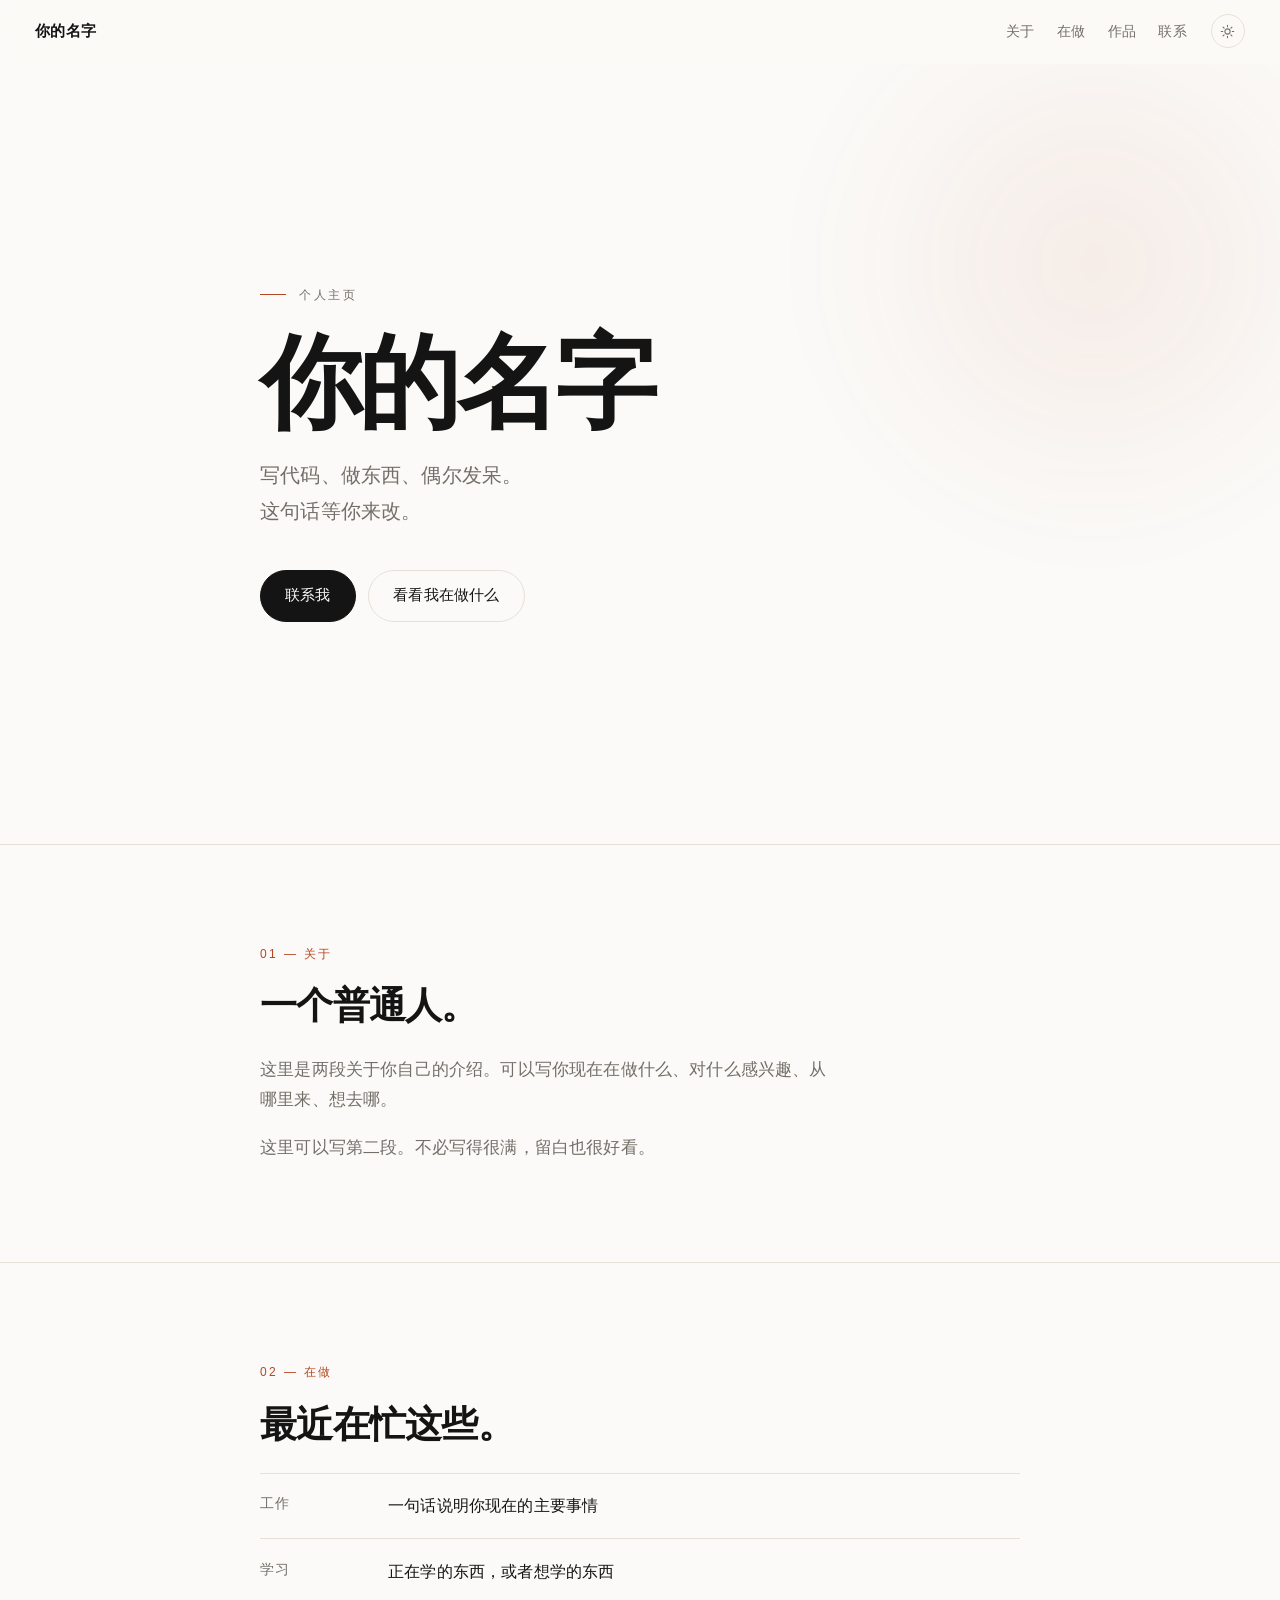
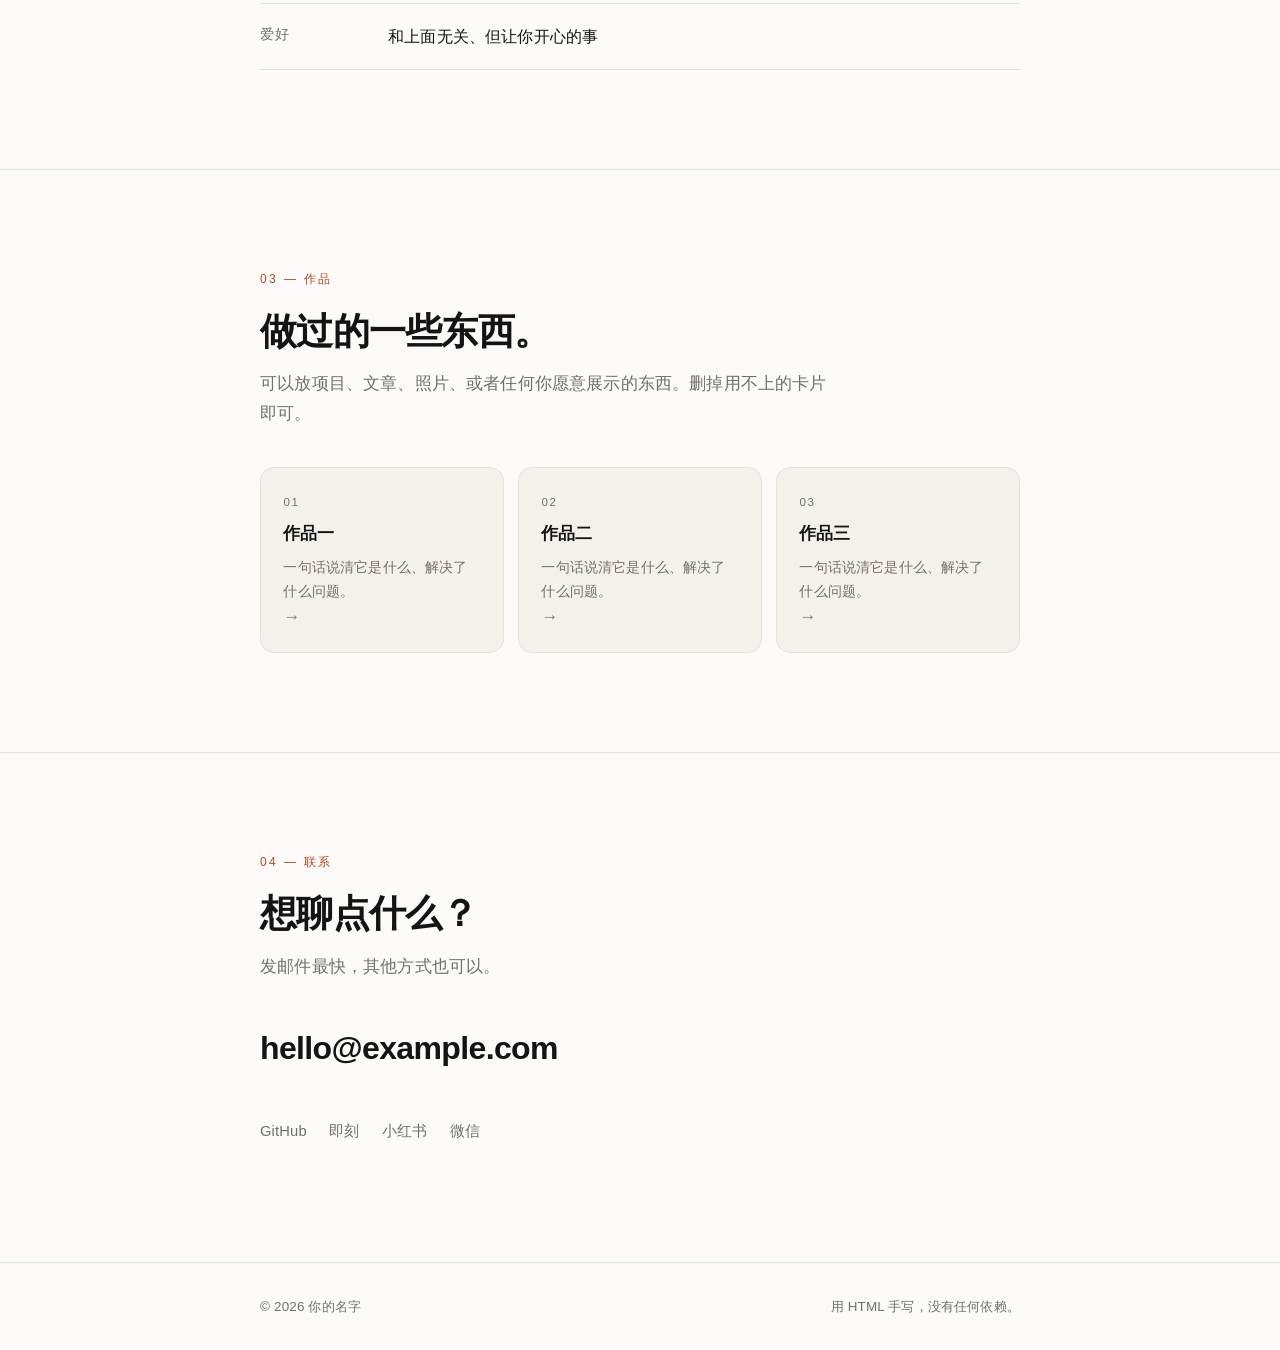
==== index.html @ 857c851f "家庭记账本首版：Worker + D1 + PWA - 账号密码登录（前端 PBKDF2 60 万次，服务端只做 HMAC pepper） - 邀请码组成共享账本，各记各的、随时合并查看 - 记一笔 " ====
<!DOCTYPE html>
<html lang="zh-CN" data-theme="light">
<head>
  <meta charset="UTF-8" />
  <meta name="viewport" content="width=device-width, initial-scale=1.0" />
  <title>你的名字 — 个人主页</title>

  <!-- 搜索引擎和分享时显示的信息，记得一起改 -->
  <meta name="description" content="这里是一句话介绍。写代码、做东西、偶尔发呆。" />
  <meta property="og:title" content="你的名字 — 个人主页" />
  <meta property="og:description" content="这里是一句话介绍。写代码、做东西、偶尔发呆。" />
  <meta property="og:type" content="website" />
  <meta name="theme-color" content="#fbfaf8" />

  <!-- 地址栏小图标：把 Y 换成你名字的首字母 -->
  <link rel="icon" href="data:image/svg+xml,<svg xmlns='http://www.w3.org/2000/svg' viewBox='0 0 100 100'><rect width='100' height='100' rx='24' fill='%23141414'/><text x='50' y='50' dy='.35em' text-anchor='middle' font-size='58' font-family='sans-serif' fill='%23fbfaf8'>Y</text></svg>" />

  <link rel="stylesheet" href="assets/style.css" />
</head>
<body>

  <!-- ── 顶部导航 ───────────────────────────────────────── -->
  <header class="nav" id="nav">
    <a class="nav__brand" href="#top">你的名字</a>
    <nav class="nav__links" aria-label="页面导航">
      <a href="#about">关于</a>
      <a href="#now">在做</a>
      <a href="#work">作品</a>
      <a href="#contact">联系</a>
    </nav>
    <button class="nav__theme" id="themeToggle" aria-label="切换深浅色" title="切换深浅色">
      <svg class="icon-sun" viewBox="0 0 24 24" aria-hidden="true"><circle cx="12" cy="12" r="4.2"/><path d="M12 2v2.4M12 19.6V22M2 12h2.4M19.6 12H22M4.9 4.9l1.7 1.7M17.4 17.4l1.7 1.7M19.1 4.9l-1.7 1.7M6.6 17.4l-1.7 1.7"/></svg>
      <svg class="icon-moon" viewBox="0 0 24 24" aria-hidden="true"><path d="M20.5 14.5A8.5 8.5 0 0 1 9.5 3.5a8.5 8.5 0 1 0 11 11Z"/></svg>
    </button>
  </header>

  <main id="top">

    <!-- ── 首屏 ─────────────────────────────────────────── -->
    <section class="hero">
      <div class="container">
        <p class="hero__eyebrow reveal">个人主页</p>
        <h1 class="hero__name reveal">你的名字</h1>
        <p class="hero__tagline reveal">
          写代码、做东西、偶尔发呆。<br />
          <span class="muted">这句话等你来改。</span>
        </p>
        <div class="hero__actions reveal">
          <a class="btn btn--solid" href="#contact">联系我</a>
          <a class="btn btn--ghost" href="#work">看看我在做什么</a>
        </div>
      </div>
      <div class="hero__glow" aria-hidden="true"></div>
    </section>

    <!-- ── 关于 ─────────────────────────────────────────── -->
    <section class="section" id="about">
      <div class="container">
        <p class="section__label reveal">01 — 关于</p>
        <h2 class="section__title reveal">一个普通人。</h2>
        <div class="prose reveal">
          <p>这里是两段关于你自己的介绍。可以写你现在在做什么、对什么感兴趣、从哪里来、想去哪。</p>
          <p>这里可以写第二段。不必写得很满，留白也很好看。</p>
        </div>
      </div>
    </section>

    <!-- ── 现在在做什么 ──────────────────────────────────── -->
    <section class="section" id="now">
      <div class="container">
        <p class="section__label reveal">02 — 在做</p>
        <h2 class="section__title reveal">最近在忙这些。</h2>
        <ul class="list reveal">
          <li>
            <span class="list__key">工作</span>
            <span class="list__val">一句话说明你现在的主要事情</span>
          </li>
          <li>
            <span class="list__key">学习</span>
            <span class="list__val">正在学的东西，或者想学的东西</span>
          </li>
          <li>
            <span class="list__key">爱好</span>
            <span class="list__val">和上面无关、但让你开心的事</span>
          </li>
        </ul>
      </div>
    </section>

    <!-- ── 作品 ─────────────────────────────────────────── -->
    <section class="section" id="work">
      <div class="container">
        <p class="section__label reveal">03 — 作品</p>
        <h2 class="section__title reveal">做过的一些东西。</h2>
        <p class="section__lead reveal">可以放项目、文章、照片、或者任何你愿意展示的东西。删掉用不上的卡片即可。</p>

        <div class="cards">
          <!-- 复制一整个 <a class="card"> 就能加一张卡片 -->
          <a class="card reveal" href="#" aria-label="作品一">
            <span class="card__num">01</span>
            <h3 class="card__title">作品一</h3>
            <p class="card__desc">一句话说清它是什么、解决了什么问题。</p>
            <span class="card__arrow" aria-hidden="true">→</span>
          </a>
          <a class="card reveal" href="#" aria-label="作品二">
            <span class="card__num">02</span>
            <h3 class="card__title">作品二</h3>
            <p class="card__desc">一句话说清它是什么、解决了什么问题。</p>
            <span class="card__arrow" aria-hidden="true">→</span>
          </a>
          <a class="card reveal" href="#" aria-label="作品三">
            <span class="card__num">03</span>
            <h3 class="card__title">作品三</h3>
            <p class="card__desc">一句话说清它是什么、解决了什么问题。</p>
            <span class="card__arrow" aria-hidden="true">→</span>
          </a>
        </div>
      </div>
    </section>

    <!-- ── 联系 ─────────────────────────────────────────── -->
    <section class="section section--contact" id="contact">
      <div class="container">
        <p class="section__label reveal">04 — 联系</p>
        <h2 class="section__title reveal">想聊点什么？</h2>
        <p class="section__lead reveal">发邮件最快，其他方式也可以。</p>

        <a class="email reveal" id="emailLink" href="mailto:hello@example.com">hello@example.com</a>

        <ul class="socials reveal">
          <li><a href="#" target="_blank" rel="noopener">GitHub</a></li>
          <li><a href="#" target="_blank" rel="noopener">即刻</a></li>
          <li><a href="#" target="_blank" rel="noopener">小红书</a></li>
          <li><a href="#" target="_blank" rel="noopener">微信</a></li>
        </ul>
      </div>
    </section>

  </main>

  <footer class="footer">
    <div class="container footer__inner">
      <span>© <span id="year">2026</span> 你的名字</span>
      <span class="muted">用 HTML 手写，没有任何依赖。</span>
    </div>
  </footer>

  <script src="assets/main.js"></script>
</body>
</html>
---- assets/style.css ----
/* ============================================================
   个人主页样式
   想改配色，只改下面 :root 里的颜色变量就够了
   ============================================================ */

/* ── 颜色与尺度变量 ─────────────────────────────────────── */
:root {
  --bg: #fbfaf8;
  --bg-soft: #f4f1ec;
  --text: #141414;
  --text-muted: #736f68;
  --line: #e5e0d8;
  --accent: #b4471f;
  --accent-soft: rgba(180, 71, 31, 0.08);

  --font: -apple-system, BlinkMacSystemFont, "Segoe UI", "PingFang SC",
          "Hiragino Sans GB", "Microsoft YaHei", "Noto Sans SC", sans-serif;

  --container: 760px;
  --radius: 14px;
  --ease: cubic-bezier(0.22, 1, 0.36, 1);
}

[data-theme="dark"] {
  --bg: #0d0d0f;
  --bg-soft: #151518;
  --text: #eeedea;
  --text-muted: #8f8b85;
  --line: #26252a;
  --accent: #ff8a4c;
  --accent-soft: rgba(255, 138, 76, 0.1);
}

/* ── 基础重置 ───────────────────────────────────────────── */
*,
*::before,
*::after { box-sizing: border-box; }

html {
  scroll-behavior: smooth;
  -webkit-text-size-adjust: 100%;
}

body {
  margin: 0;
  background: var(--bg);
  color: var(--text);
  font-family: var(--font);
  font-size: 17px;
  line-height: 1.75;
  letter-spacing: 0.01em;
  -webkit-font-smoothing: antialiased;
  -moz-osx-font-smoothing: grayscale;
  transition: background-color 0.4s var(--ease), color 0.4s var(--ease);
}

h1, h2, h3, p, ul, figure { margin: 0; }
ul { padding: 0; list-style: none; }

a {
  color: inherit;
  text-decoration: none;
}

img { max-width: 100%; display: block; }

::selection {
  background: var(--accent);
  color: var(--bg);
}

.container {
  width: min(100% - 2.75rem, var(--container));
  margin-inline: auto;
}

.muted { color: var(--text-muted); }

/* ── 导航 ───────────────────────────────────────────────── */
.nav {
  position: sticky;
  top: 0;
  z-index: 50;
  display: flex;
  align-items: center;
  gap: 1.5rem;
  padding: 0.9rem clamp(1.1rem, 4vw, 2.2rem);
  background: color-mix(in srgb, var(--bg) 78%, transparent);
  backdrop-filter: saturate(180%) blur(14px);
  -webkit-backdrop-filter: saturate(180%) blur(14px);
  border-bottom: 1px solid transparent;
  transition: border-color 0.3s var(--ease);
  list-style: none;
}

.nav.is-scrolled { border-bottom-color: var(--line); }

.nav__brand {
  font-weight: 650;
  font-size: 0.95rem;
  letter-spacing: 0.02em;
}

.nav__links {
  display: flex;
  gap: 1.4rem;
  margin-left: auto;
  font-size: 0.9rem;
  color: var(--text-muted);
}

.nav__links a {
  position: relative;
  padding-block: 0.2rem;
  transition: color 0.25s var(--ease);
}

.nav__links a::after {
  content: "";
  position: absolute;
  left: 0;
  bottom: 0;
  width: 100%;
  height: 1px;
  background: currentColor;
  transform: scaleX(0);
  transform-origin: right;
  transition: transform 0.35s var(--ease);
}

.nav__links a:hover { color: var(--text); }
.nav__links a:hover::after {
  transform: scaleX(1);
  transform-origin: left;
}

.nav__theme {
  display: grid;
  place-items: center;
  width: 34px;
  height: 34px;
  padding: 0;
  border: 1px solid var(--line);
  border-radius: 50%;
  background: transparent;
  color: var(--text-muted);
  cursor: pointer;
  transition: color 0.25s, border-color 0.25s, transform 0.25s var(--ease);
}

.nav__theme:hover {
  color: var(--text);
  border-color: var(--text-muted);
  transform: rotate(-12deg);
}

.nav__theme svg {
  width: 15px;
  height: 15px;
  fill: none;
  stroke: currentColor;
  stroke-width: 1.7;
  stroke-linecap: round;
}

[data-theme="light"] .icon-moon,
[data-theme="dark"] .icon-sun { display: none; }

/* ── 首屏 ───────────────────────────────────────────────── */
.hero {
  position: relative;
  min-height: min(88vh, 780px);
  display: flex;
  align-items: center;
  padding: clamp(3.5rem, 10vh, 7rem) 0;
  overflow: hidden;
}

.hero__glow {
  position: absolute;
  top: -18%;
  right: -12%;
  width: min(680px, 85vw);
  aspect-ratio: 1;
  border-radius: 50%;
  background: radial-gradient(circle at center, var(--accent-soft), transparent 62%);
  filter: blur(28px);
  pointer-events: none;
}

.hero .container { position: relative; }

.hero__eyebrow {
  font-size: 0.78rem;
  letter-spacing: 0.22em;
  text-transform: uppercase;
  color: var(--text-muted);
  margin-bottom: 1.6rem;
}

.hero__eyebrow::before {
  content: "";
  display: inline-block;
  width: 26px;
  height: 1px;
  margin-right: 0.8rem;
  vertical-align: 0.32em;
  background: var(--accent);
}

.hero__name {
  font-size: clamp(3rem, 11vw, 6.4rem);
  line-height: 0.98;
  font-weight: 600;
  letter-spacing: -0.035em;
  margin-bottom: 1.5rem;
}

.hero__tagline {
  font-size: clamp(1.05rem, 2.4vw, 1.28rem);
  color: var(--text-muted);
  max-width: 26em;
  margin-bottom: 2.6rem;
}

.hero__actions {
  display: flex;
  flex-wrap: wrap;
  gap: 0.8rem;
}

/* ── 按钮 ───────────────────────────────────────────────── */
.btn {
  display: inline-flex;
  align-items: center;
  justify-content: center;
  padding: 0.75rem 1.5rem;
  border-radius: 999px;
  border: 1px solid var(--line);
  font-size: 0.92rem;
  font-weight: 550;
  transition: transform 0.3s var(--ease), background-color 0.3s, color 0.3s,
              border-color 0.3s, box-shadow 0.3s;
}

.btn:hover { transform: translateY(-2px); }
.btn:active { transform: translateY(0); }

.btn--solid {
  background: var(--text);
  border-color: var(--text);
  color: var(--bg);
}

.btn--solid:hover {
  box-shadow: 0 8px 22px -10px color-mix(in srgb, var(--text) 60%, transparent);
}

.btn--ghost:hover {
  background: var(--bg-soft);
  border-color: var(--text-muted);
}

/* ── 通用区块 ───────────────────────────────────────────── */
.section {
  padding: clamp(4rem, 11vh, 7.5rem) 0;
  border-top: 1px solid var(--line);
  scroll-margin-top: 4.5rem;
}

.section__label {
  font-size: 0.75rem;
  letter-spacing: 0.2em;
  text-transform: uppercase;
  color: var(--accent);
  margin-bottom: 1.1rem;
  font-variant-numeric: tabular-nums;
}

.section__title {
  font-size: clamp(1.6rem, 4.2vw, 2.3rem);
  line-height: 1.28;
  font-weight: 600;
  letter-spacing: -0.02em;
  margin-bottom: 1.6rem;
}

.section__lead {
  color: var(--text-muted);
  margin-top: -0.7rem;
  margin-bottom: 2.4rem;
  max-width: 34em;
}

.prose p + p { margin-top: 1.1em; }
.prose { color: var(--text-muted); max-width: 34em; }

/* ── 列表 ───────────────────────────────────────────────── */
.list {
  border-top: 1px solid var(--line);
}

.list li {
  display: grid;
  grid-template-columns: 7rem 1fr;
  gap: 1rem;
  padding: 1.15rem 0;
  border-bottom: 1px solid var(--line);
}

.list__key {
  font-size: 0.86rem;
  letter-spacing: 0.06em;
  color: var(--text-muted);
}

.list__val { font-size: 0.98rem; }

@media (max-width: 520px) {
  .list li { grid-template-columns: 1fr; gap: 0.25rem; }
}

/* ── 卡片 ───────────────────────────────────────────────── */
.cards {
  display: grid;
  grid-template-columns: repeat(auto-fit, minmax(220px, 1fr));
  gap: 0.9rem;
}

.card {
  position: relative;
  display: flex;
  flex-direction: column;
  gap: 0.45rem;
  padding: 1.5rem 1.4rem 3rem;
  border: 1px solid var(--line);
  border-radius: var(--radius);
  background: var(--bg-soft);
  transition: transform 0.4s var(--ease), border-color 0.4s, background-color 0.4s;
}

.card:hover {
  transform: translateY(-4px);
  border-color: var(--text-muted);
  background: var(--bg);
}

.card__num {
  font-size: 0.72rem;
  letter-spacing: 0.14em;
  color: var(--text-muted);
  font-variant-numeric: tabular-nums;
}

.card__title {
  font-size: 1.06rem;
  font-weight: 600;
  letter-spacing: -0.01em;
}

.card__desc {
  font-size: 0.9rem;
  color: var(--text-muted);
  line-height: 1.65;
}

.card__arrow {
  position: absolute;
  left: 1.4rem;
  bottom: 1.25rem;
  color: var(--text-muted);
  transition: transform 0.4s var(--ease), color 0.3s;
}

.card:hover .card__arrow {
  transform: translateX(5px);
  color: var(--accent);
}

/* ── 联系 ───────────────────────────────────────────────── */
.section--contact { padding-bottom: clamp(5rem, 13vh, 9rem); }

.email {
  display: inline-block;
  font-size: clamp(1.25rem, 4.2vw, 2rem);
  font-weight: 550;
  letter-spacing: -0.02em;
  padding-bottom: 0.15em;
  background-image: linear-gradient(var(--accent), var(--accent));
  background-repeat: no-repeat;
  background-position: 0 100%;
  background-size: 0% 2px;
  transition: background-size 0.45s var(--ease), color 0.3s;
}

.email:hover {
  color: var(--accent);
  background-size: 100% 2px;
}

.socials {
  display: flex;
  flex-wrap: wrap;
  gap: 1.4rem;
  margin-top: 2.4rem;
  font-size: 0.92rem;
}

.socials a {
  color: var(--text-muted);
  padding-bottom: 2px;
  border-bottom: 1px solid transparent;
  transition: color 0.25s, border-color 0.25s;
}

.socials a:hover {
  color: var(--text);
  border-bottom-color: var(--text-muted);
}

/* ── 页脚 ───────────────────────────────────────────────── */
.footer {
  border-top: 1px solid var(--line);
  padding: 2rem 0;
  font-size: 0.84rem;
  color: var(--text-muted);
}

.footer__inner {
  display: flex;
  flex-wrap: wrap;
  gap: 0.6rem 1.5rem;
  justify-content: space-between;
}

/* ── 滚动进入动画 ───────────────────────────────────────── */
.reveal {
  opacity: 0;
  transform: translateY(18px);
  transition: opacity 0.75s var(--ease), transform 0.75s var(--ease);
  will-change: opacity, transform;
}

.reveal.is-visible {
  opacity: 1;
  transform: none;
}

/* 首屏元素依次出现 */
.hero .reveal:nth-child(2) { transition-delay: 0.06s; }
.hero .reveal:nth-child(3) { transition-delay: 0.12s; }
.hero .reveal:nth-child(4) { transition-delay: 0.18s; }

/* 系统里关掉了动画就不要动 */
@media (prefers-reduced-motion: reduce) {
  html { scroll-behavior: auto; }
  .reveal { opacity: 1; transform: none; transition: none; }
  * { animation-duration: 0.01ms !important; transition-duration: 0.01ms !important; }
}

/* ── 小屏微调 ───────────────────────────────────────────── */
@media (max-width: 600px) {
  body { font-size: 16px; }
  .nav__links { display: none; }
  .nav__theme { margin-left: auto; }
  .hero { min-height: auto; padding-top: 3.5rem; }
}

/* ── 打印 ───────────────────────────────────────────────── */
@media print {
  .nav, .hero__actions, .footer { display: none; }
  body { background: #fff; color: #000; }
}
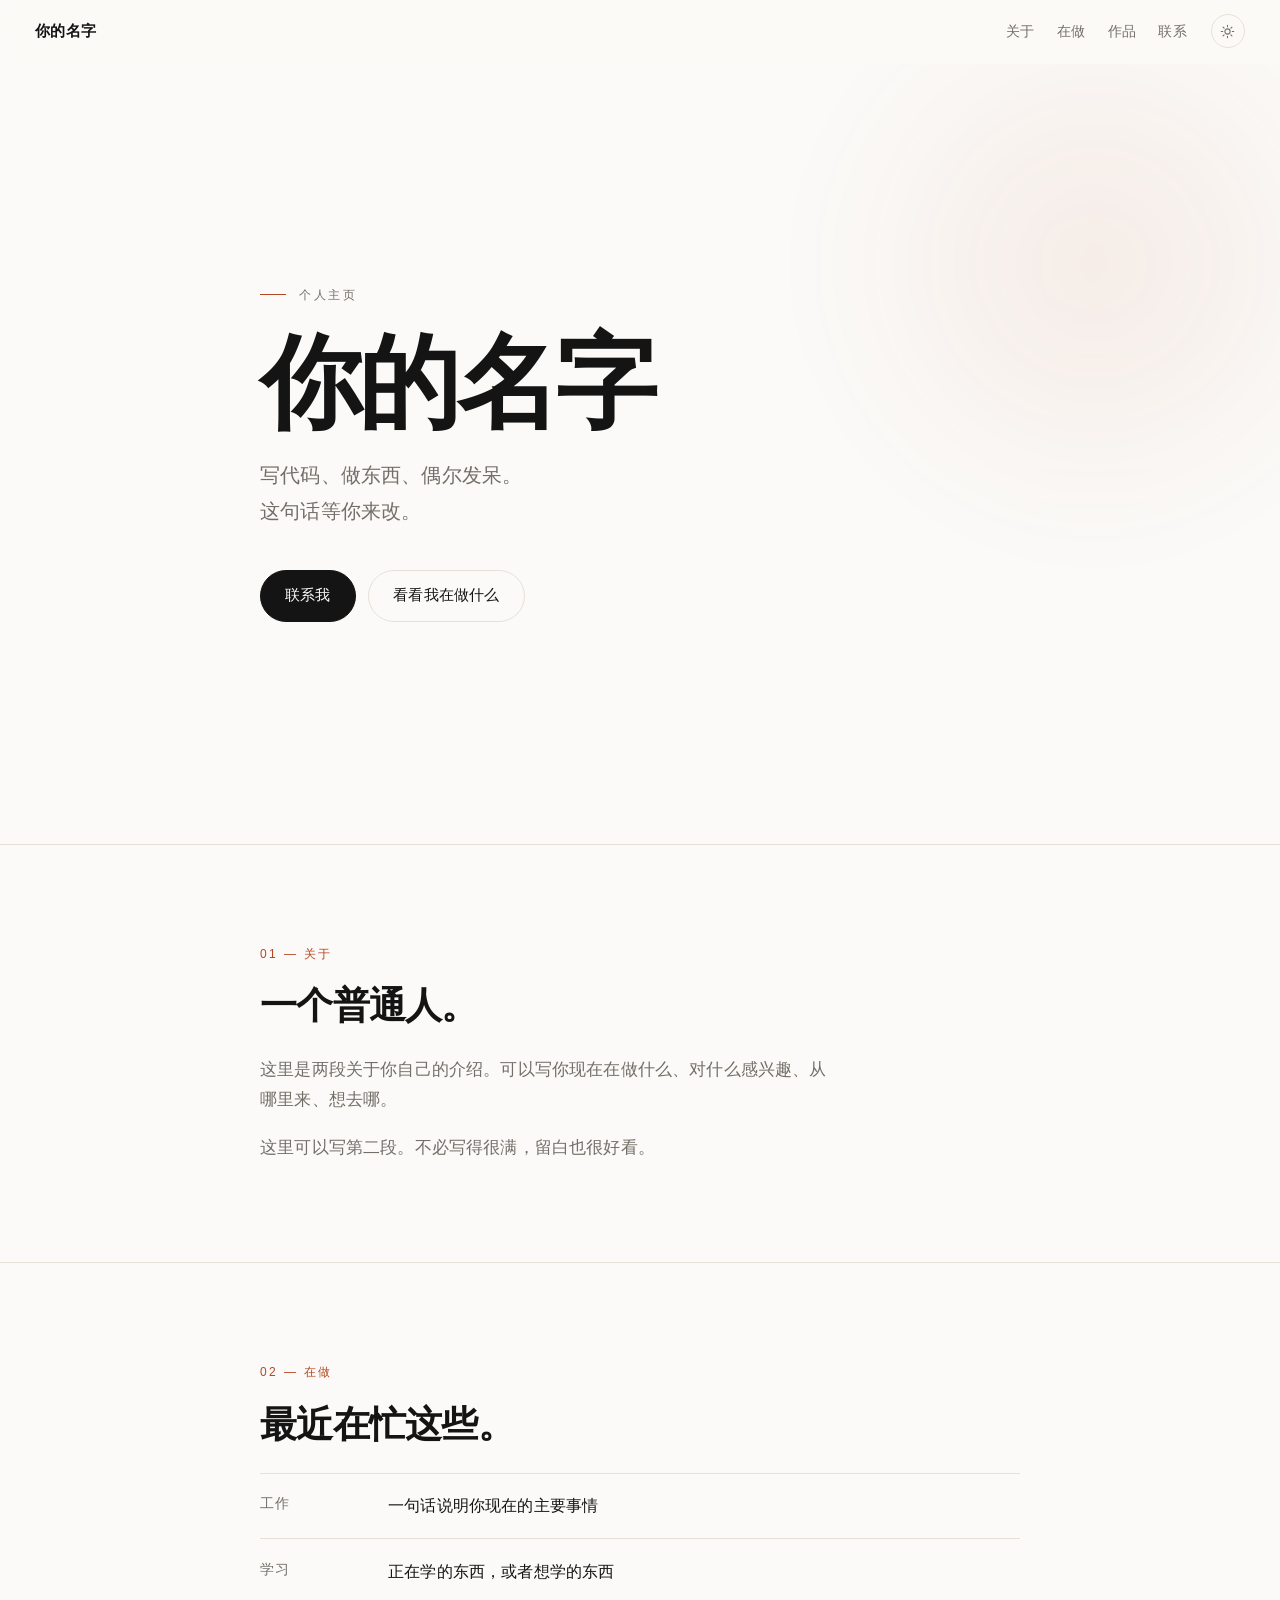
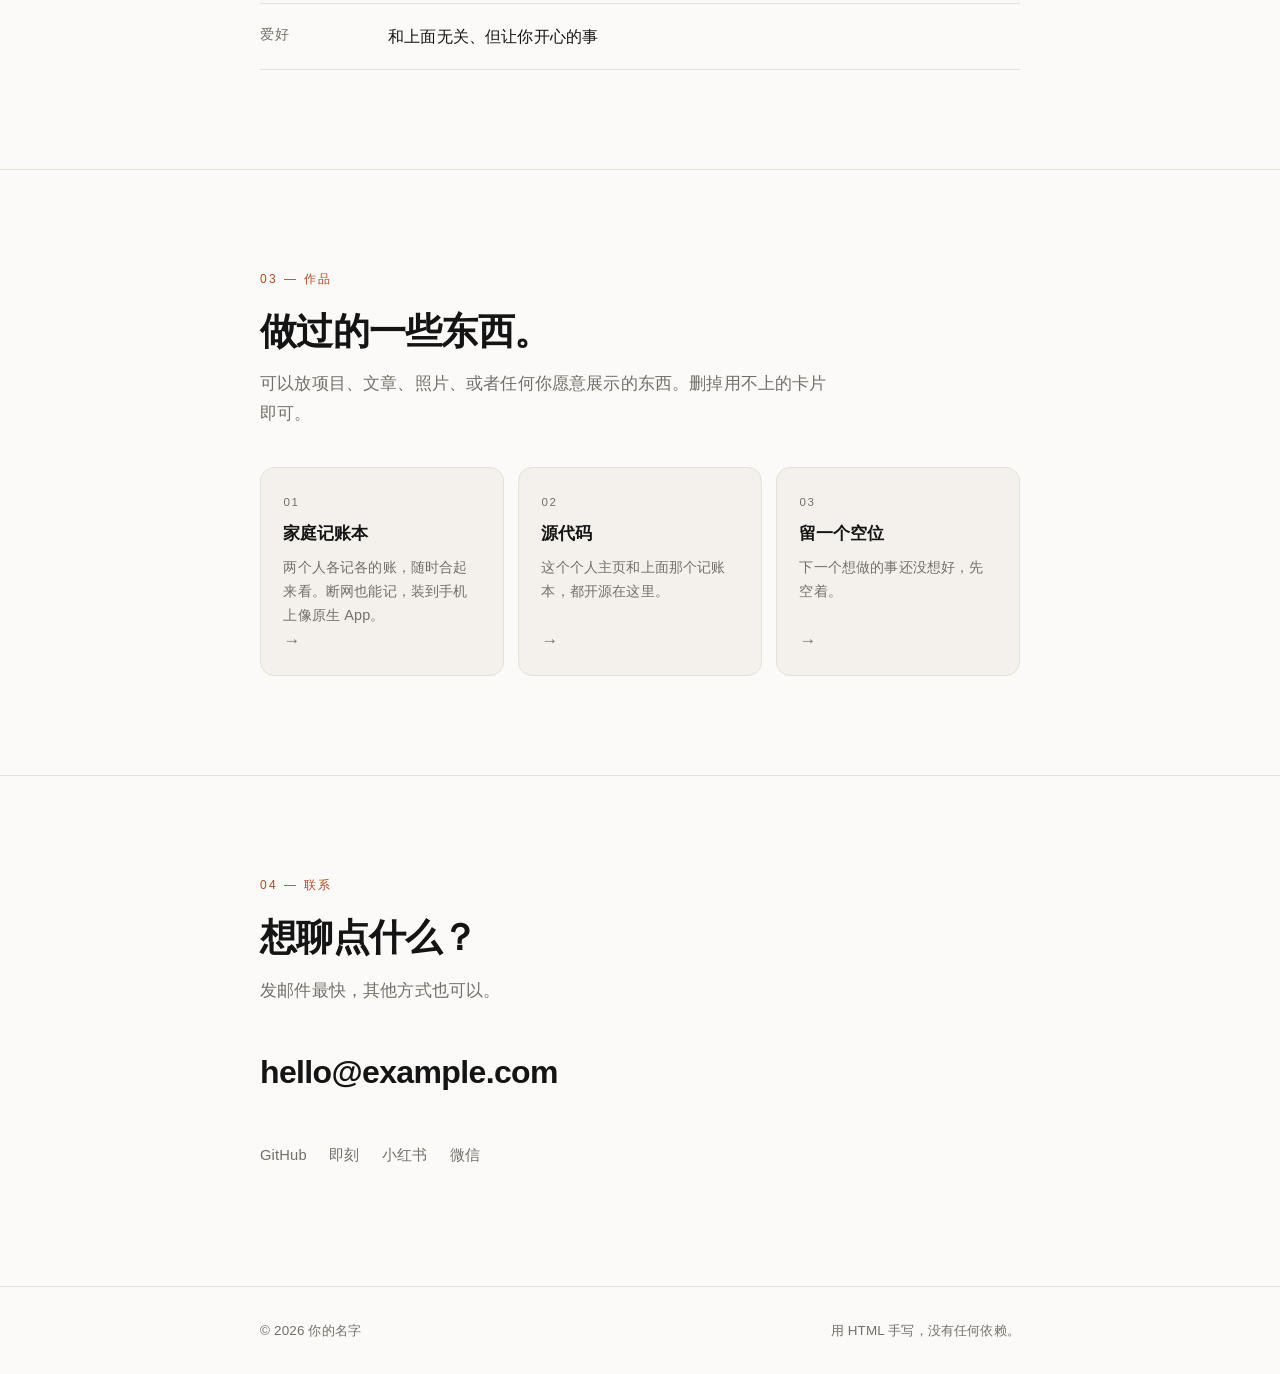
==== commit 0fd9e4ee: "上线：记账本部署到 Cloudflare Workers + D1，前端经 Netlify 代理 - wrangler.toml 填入真实 database_id - ledger/web/_redi" ====
--- a/index.html
+++ b/index.html
@@ -96,22 +96,22 @@
 
         <div class="cards">
           <!-- 复制一整个 <a class="card"> 就能加一张卡片 -->
-          <a class="card reveal" href="#" aria-label="作品一">
+          <a class="card reveal" href="https://jizhang-flysusdjd.netlify.app" aria-label="家庭记账本">
             <span class="card__num">01</span>
-            <h3 class="card__title">作品一</h3>
-            <p class="card__desc">一句话说清它是什么、解决了什么问题。</p>
+            <h3 class="card__title">家庭记账本</h3>
+            <p class="card__desc">两个人各记各的账，随时合起来看。断网也能记，装到手机上像原生 App。</p>
             <span class="card__arrow" aria-hidden="true">→</span>
           </a>
-          <a class="card reveal" href="#" aria-label="作品二">
+          <a class="card reveal" href="https://github.com/flysusdjd/flysusdjd-web" aria-label="源代码">
             <span class="card__num">02</span>
-            <h3 class="card__title">作品二</h3>
-            <p class="card__desc">一句话说清它是什么、解决了什么问题。</p>
+            <h3 class="card__title">源代码</h3>
+            <p class="card__desc">这个个人主页和上面那个记账本，都开源在这里。</p>
             <span class="card__arrow" aria-hidden="true">→</span>
           </a>
           <a class="card reveal" href="#" aria-label="作品三">
             <span class="card__num">03</span>
-            <h3 class="card__title">作品三</h3>
-            <p class="card__desc">一句话说清它是什么、解决了什么问题。</p>
+            <h3 class="card__title">留一个空位</h3>
+            <p class="card__desc">下一个想做的事还没想好，先空着。</p>
             <span class="card__arrow" aria-hidden="true">→</span>
           </a>
         </div>
